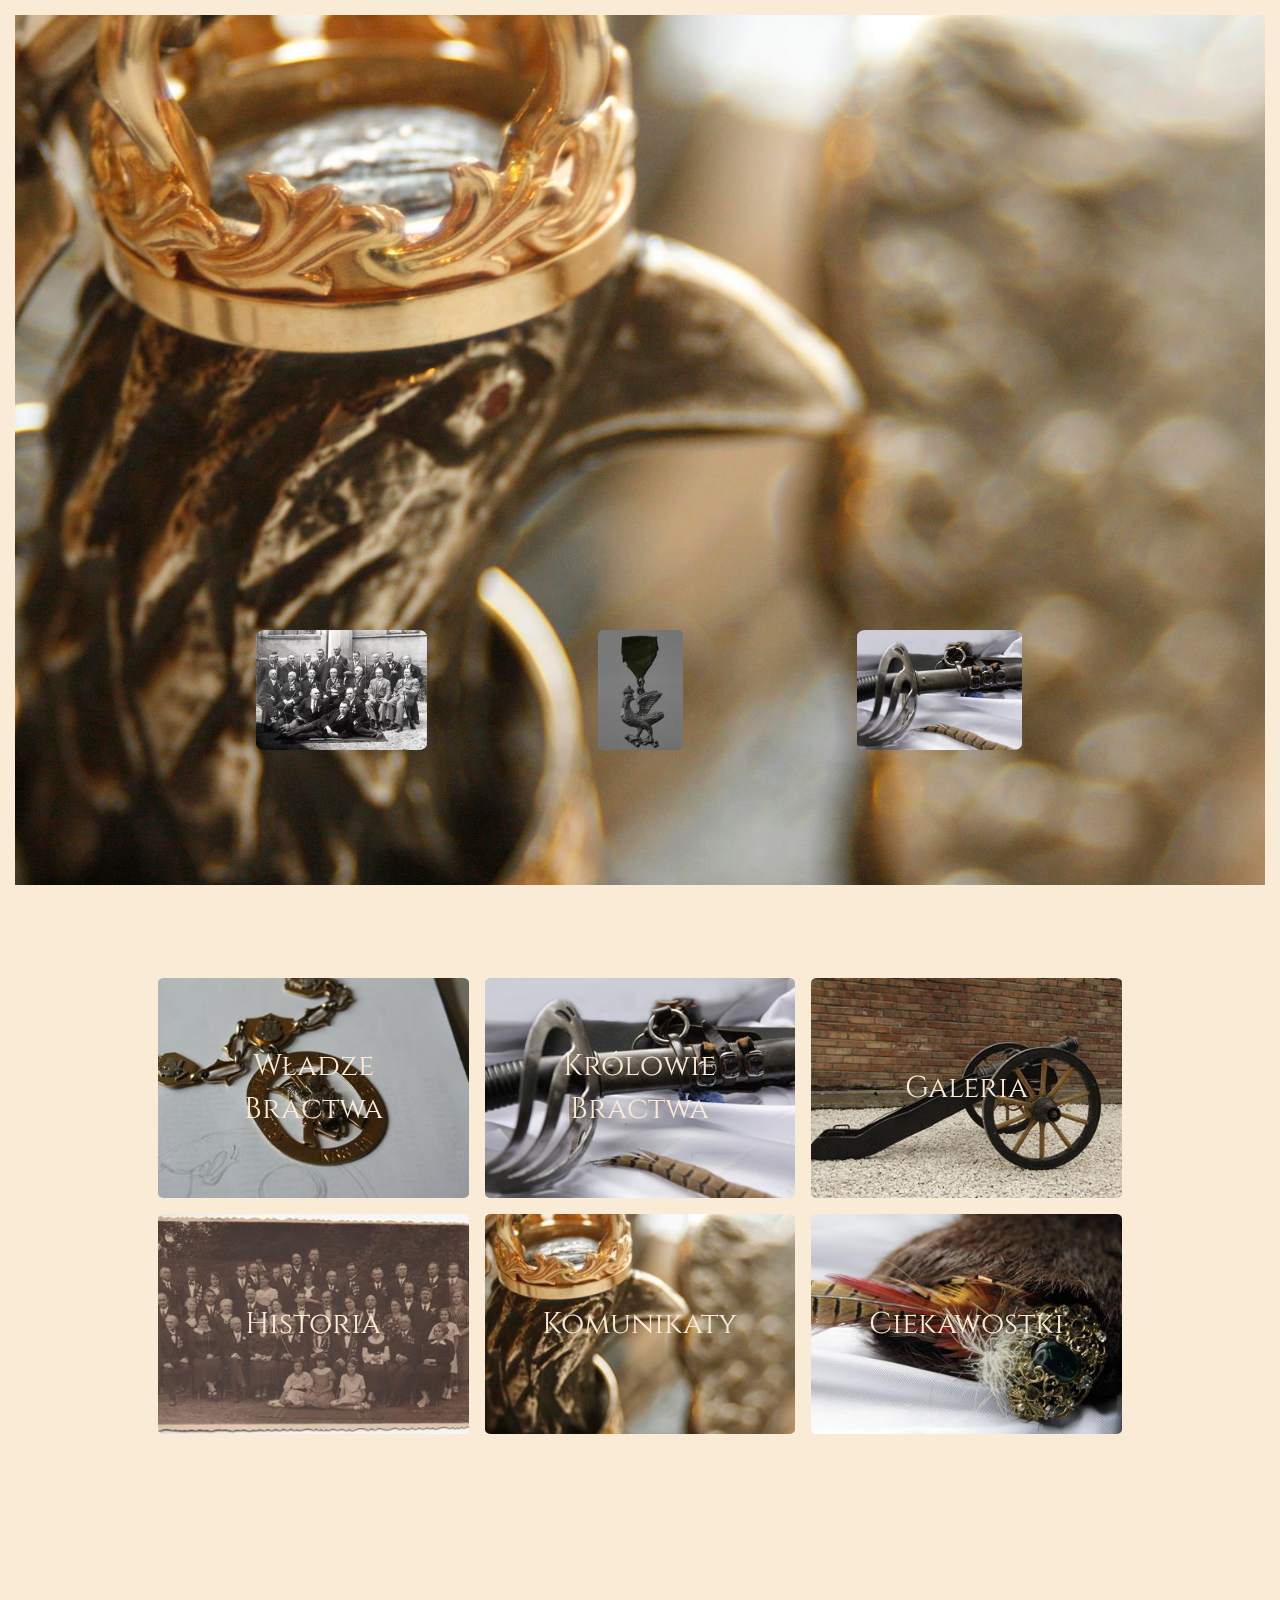
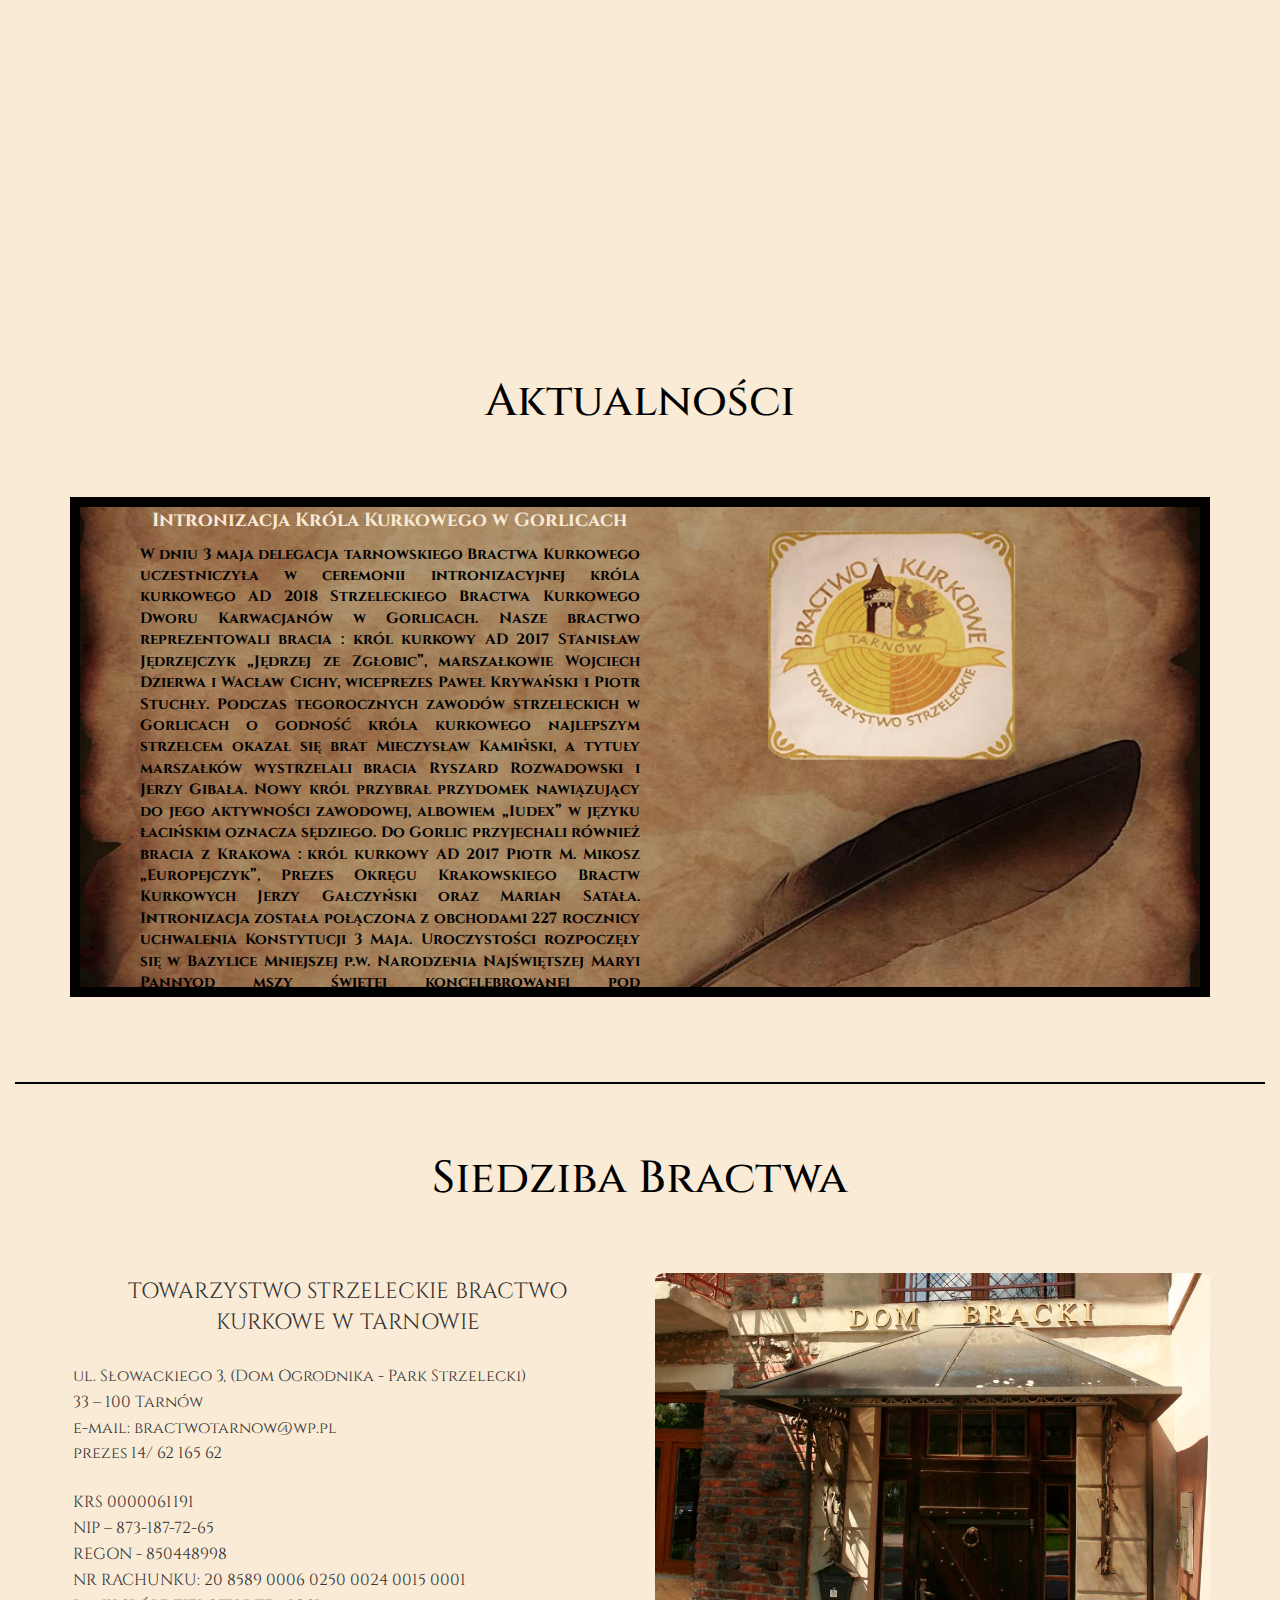
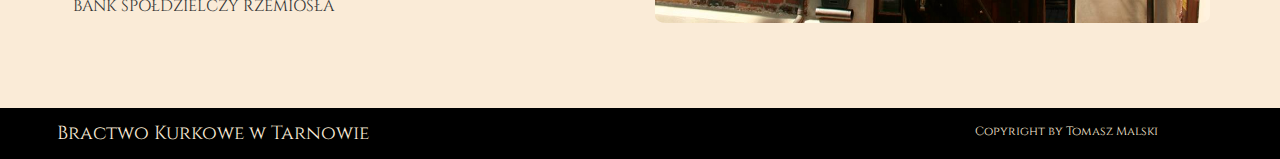
==== index.html @ e4393cb4 "glowa-kur" ====
<!DOCTYPE html>
<html lang="pl">

<head>
    <meta charset="UTF-8">
    <meta name="viewport" content="width=device-width, initial-scale=1.0">
    <title>Bractwo Kurkowe w Tarnowie</title>

    <!-- Bootstrap Stylesheet -->
    <link rel="stylesheet" href="css/bootstrap.min.css">

    <!-- Google Fonts -->
    <link href="https://fonts.googleapis.com/css?family=Cinzel+Decorative|Cinzel:400,700,900&amp;subset=latin-ext" rel="stylesheet">
    
    <!--Slick-->
    <link rel="stylesheet" type="text/css" href="slick/slick.css" />
    
    <!-- Main Stylesheet -->
    <link rel="stylesheet" href="css/style.css">

</head>

<body>
    <!-- Main Header -->
    <header class="header-wrapper">
        <div class="header-menu-container">
           <!-- <div class="logo">
                <img src="./img/logo/logo-kur.png" alt="">
            </div>-->
            <!--  <p class="header"><span class="first-letter">B</span>ractwo <span class="first-letter">K</span>urkowe<br>w <span class="first-letter">T</span>arnowie</p>-->
         <!--   <h1 class="header"><span class="first-letter">B</span>ractwo <span class="first-letter">K</span>urkowe<br>w <span class="first-letter">T</span>arnowie</h1>-->
            <div class="slider-images">
                <div><img src="img/slider/1.jpg" alt=""></div>
                <div><img src="img/slider/1_1.jpg" alt=""></div>
                <div><img src="img/slider/2.jpg" alt=""></div>
                <div><img src="img/slider/3.jpg" alt=""></div>
                <div><img src="img/slider/4.jpg" alt=""></div>
                <div><img src="img/slider/5.jpg" alt=""></div>
                <div><img src="img/slider/6.jpg" alt=""></div>
                <div><img src="img/slider/7.jpg" alt=""></div>
                <div><img src="img/slider/8.jpg" alt=""></div>
                <div><img src="img/slider/9.jpg" alt=""></div>
                <div><img src="img/slider/10.jpg" alt=""></div>
                <div><img src="img/slider/11.jpg" alt=""></div>
            </div>
        </div>
    </header>

    <section class="categories">
        <div class="container-fluid">
            <div class="row categories-row-padding">
                <div class="col-md-4 padding">
                    <div class="category-wrapper">
                        <div class="category-container one">
                            <p class="category-text">Władze Bractwa</p>
                        </div>
                    </div>
                </div>
                <div class="col-md-4 padding">
                    <div class="category-wrapper">
                        <div class="category-container two">
                            <p class="category-text">Królowie Bractwa</p>
                        </div>
                    </div>
                </div>
                <div class="col-md-4 padding">
                    <div class="category-wrapper">
                        <div class="category-container three">
                            <p class="category-text">Galeria</p>
                        </div>

                    </div>
                </div>
                <div class="col-md-4 padding">
                    <div class="category-wrapper">
                        <div class="category-container four">
                            <p class="category-text">Historia</p>
                        </div>

                    </div>
                </div>
                <div class="col-md-4 padding">
                    <div class="category-wrapper">
                        <div class="category-container five">
                            <p class="category-text">Komunikaty</p>
                        </div>

                    </div>
                </div>
                <div class="col-md-4 padding">
                    <div class="wrapper">
                        <div class="category-container six">
                            <p class="category-text">Ciekawostki</p>
                        </div>

                    </div>
                </div>
            </div>
        </div>
    </section>
    <section class="photo">
        <div class="container-fluid">
            <div class="row">
                <div class="col-md-12">
                    <div class="photo-sword">
                    </div>
                </div>
            </div>
        </div>
    </section>
    <section class="news">
        <div class="container">
            <div class="row">
                <div class="col-md-12">
                    <h2 class="news-header">Aktualności</h2>
                </div>
                <div class="col-md-12">
                    <div class="news-background">
                        <div class="col-md-12  news-scroll news-padding">
                            <div class="col-md-6">
                                <p class="news-topic">Intronizacja Króla Kurkowego w Gorlicach</p>
                                <p class="news-content">W dniu 3 maja delegacja tarnowskiego Bractwa Kurkowego uczestniczyła w ceremonii intronizacyjnej króla kurkowego AD 2018 Strzeleckiego Bractwa Kurkowego Dworu Karwacjanów w Gorlicach. Nasze bractwo reprezentowali bracia : król kurkowy AD 2017 Stanisław Jędrzejczyk „Jędrzej ze Zgłobic”, marszałkowie Wojciech Dzierwa i Wacław Cichy, wiceprezes Paweł Krywański i Piotr Stuchły. Podczas tegorocznych zawodów strzeleckich w Gorlicach o godność króla kurkowego najlepszym strzelcem okazał się brat Mieczysław Kamiński, a tytuły marszałków wystrzelali bracia Ryszard Rozwadowski i Jerzy Gibała. Nowy król przybrał przydomek nawiązujący do jego aktywności zawodowej, albowiem „Iudex” w języku łacińskim oznacza sędziego. Do Gorlic przyjechali również bracia z Krakowa : król kurkowy AD 2017 Piotr M. Mikosz „Europejczyk”, Prezes Okręgu Krakowskiego Bractw Kurkowych Jerzy Gałczyński oraz Marian Satała. Intronizacja została połączona z obchodami 227 rocznicy uchwalenia Konstytucji 3 Maja. Uroczystości rozpoczęły się w Bazylice Mniejszej p.w. Narodzenia Najświętszej Maryi Pannyod mszy świętej koncelebrowanej pod przewodnictwem kapelana gorlickiego Bractwa Kurkowego ks. Stanisława Koguta. Następnie na Rynku w Gorlicach, przy pięknej słoneczniej aurze, w obecności tłumnie zgromadzonych Gorliczan, odbyła się intronizacja, połączona z przyjęciem przechodnich insygniów władzy królewskiej przez nowego króla, oraz lasek marszałkowskich przez jego marszałków. Kolejno zgromadzeni przemaszerowali pod tablicę pamiątkową, poświęconą Aleksandrowi hr. Skrzyńskiemu, wmurowaną przy ulicy 3 Maja, na byłym budynku starostwa gorlickiego, w którym pracował u progu swojej wielkiej politycznej kariery, urodzony w pobliskich Zagórzanach, przyszły premier II RP. Po częściach artystycznej i oficjalnej złożono pod tablicą kwiaty i wieńce, po czym barwny korowód braci kurkowych, w asyście Orkiestry Dętej OSP z Dominikowic, przemaszerował malowniczymi uliczkami na miejsce biesiady królewskiej, do położonego w sąsiedztwie Parku Miejskiego oraz rzek Ropy i Sękówki hotelu Margot. W hotelu miała miejsce kontynuacja uroczystości intronizacyjnych. Nowy król kurkowy z marszałkami odebrał gratulacje oraz zwyczajowe upominki od zaproszonych gości. Abdykujący król otrzymał pamiątkowy łańcuch z miniaturą kura, symbol pełnienia godności króla kurkowego, a bracia założyciele zostali udekorowani medalami okolicznościowymi. Po zakończeniu części oficjalnej król i marszałkowie zaprosili na ucztę w iście królewskim stylu.</p>
                            </div>
                        </div>
                    </div>
                </div>
            </div>
        </div>
    </section>
    <div class="section-border">
        <div class="section-border-line"></div>
    </div>
    <section class="contact">
        <div class="container">
            <div class="row">
                <div class="col-md-12">
                    <h3>Siedziba Bractwa</h3>
                </div>
                <div class="col-md-6">
                    <div class="contact-details">
                        <p class="contact-name">TOWARZYSTWO STRZELECKIE BRACTWO KURKOWE W TARNOWIE</p><br>
                        <p>ul. Słowackiego 3, (Dom Ogrodnika - Park Strzelecki)</p>
                        <p>33 – 100 Tarnów </p>
                        <p>e-mail: bractwotarnow@wp.pl</p>
                        <p>prezes 14/ 62 165 62</p><br>
                        <p>KRS 0000061191</p>
                        <p>NIP – 873-187-72-65</p>
                        <p>REGON - 850448998</p>
                        <p>NR RACHUNKU: 20 8589 0006 0250 0024 0015 0001</p>
                        <p>BANK SPÓŁDZIELCZY RZEMIOSŁA</p>
                    </div>
                </div>
                <div class="col-md-6">
                    <div class="residence"></div>
                </div>
            </div>
        </div>
    </section>
    <footer class="content-footer">
        <div class="container-fluid">
            <div class="row footer-row-padding">
                <div class="col-md-4">
                    <p>Bractwo Kurkowe w Tarnowie</p>
                </div>
                <div class="col-md-4 col-md-offset-4">
                    <p class="copyright">Copyright by Tomasz Malski</p>
                </div>
            </div>
        </div>
    </footer>



    <!-- Main Header End -->

    <!-- jQuery Scripts -->
    <script src="js/jquery-3.2.1.min.js"></script>

    <script type="text/javascript" src="slick/slick.min.js"></script>

    <!-- Bootstrap Scripts -->
    <script src="js/bootstrap.min.js"></script>

    <!-- Main Scripts -->
    <script src="js/main.js"></script>
</body>

</html>
---- css/style.css ----
/*General Styles */

* {
    box-sizing: border-box;

}

html,
body {
    height: 100%;
    width: 100%;
    margin: 0;
    padding: 0;
    font-family: 'Cinzel', serif;
}

section {
    padding-top: 70px;
    padding-bottom: 85px;
}

h2, h3 {
    font-size: 50px;
    color: black;
    text-align: center;
    padding-bottom: 70px;
    margin: 0;
}

/*General Styles End */

/*Header Styles*/

.header-wrapper {
    background-color: antiquewhite;
    height: 100%;
    padding: 15px;
    
}

.header-menu-container {
    background-image: url(../img/header-photo/MG_2.jpg);
    background-size: cover;
    background-repeat: no-repeat;
    height: 100%;
}

.logo {
    width: 333px;
    height: 515px;
    position: absolute;
    left: 2%;
    bottom: 40%;
}

.logo > img {
    height: 100%;
}

.header-menu-container > .header {
    position: absolute;
    top: 30%;
    left: 50%;
    transform: translateX(-50%);
    text-align: center;
    font-size: 70px;
    font-family: 'Marcellus SC', serif;
    font-family: 'Belleza', sans-serif;
    font-family: 'Cinzel', serif;
    font-family: 'Cinzel Decorative', cursive;
    color: black;

}

.first-letter {
    color: antiquewhite;
    font-size: 100px;
}

.header-menu-container > .slider-images {
    position: absolute;
    width: 70%;
    top: 70%;
    left: 50%;
    transform: translateX(-50%)
}


.slider-images img {
    height: 200px; 
    margin: auto;
    border-radius: 5%;
}

/*Header Styles End*/

/*Section Categories Style*/

.categories {
    
    /* background-image: url(../img/welcome-background/pexels-photo235985.jpeg);
    background-size: cover;
    background-repeat: no-repeat;*/
    background-color: antiquewhite;
}

.categories-row-padding {
    padding: 0 150px 0 150px;
}

.padding {
    padding: 0;
}

.category-container {
    height: 320px;
    background-repeat: no-repeat;
    background-position: center;
    background-size: cover;
    margin: 8px;
    border-radius: 2%;
    filter: grayscale(0%);
    -webkit-filter: grayscale(0%);
    transition: all 0.5s ease;
}


.category-container:hover {
     filter: grayscale(100%);
    -webkit-filter: grayscale(100%);

}


.category-container.one {
    background-image: url(../img/categories/wladze.jpg); 
}

.category-container.two {
    background-image: url(../img/categories/krolowie.jpg);
}

.category-container.three {
    background-image: url(../img/categories/galeria.jpg);
}

.category-container.four {
    background-image: url(../img/categories/historia.jpg);
}

.category-container.five {
    background-image: url(../img/categories/komunikaty.jpg);
}

.category-container.six {
    background-image: url(../img/categories/ciekawostki.jpg);
}


.category-text {
    display: block;
    position: absolute;
    top: 50%;
    left: 50%;
    transform: translate(-50%,-50%);
    font-size: 30px;
    color: antiquewhite;
    text-align: center;
}
/*Section Categories Style End*/
/*Section Photo Style*/
.photo {
    background-color: antiquewhite;
    padding: 0;
}

.photo-sword {
    background-image: url(../img/photo/miecz.jpg);
    background-position: center;
    background-size: cover;
    background-repeat: no-repeat;
    background-attachment: fixed;
    height: 600px;
}




/*Section Photo Style End*/
/*Section News Style*/
.news {
    background-color: antiquewhite;
}

.news-background{
    height: 600px;
    width: 100%;
    background-image:url(../img/news/vintage_2.png);
    background-size: cover;
    background-repeat: no-repeat;
    background-position: center;
    margin: auto;
    border: 10px solid black;
    position: relative;
}

.news-scroll {
    overflow-y: scroll;
    height: 100%;
}

.news-text {
    position: absolute;
    height: 100%;
}
.news-padding {
    padding-left: 4%;
}

.news-topic {
    font-size: 23px;
    font-weight: 700;
    color: antiquewhite;
    text-align: center;
}

.news-content {
    text-align: justify;
    font-size: 18px;
    font-weight: 700;
    color: black;
}

/*Section News Style End*/

/*Section contact*/
.section-border {
    height: 2px;
    background-color: antiquewhite;
}

.section-border-line {
    height: 2px;
    background-color: black;
    margin: 0 15px 0 15px;
}

.contact {
    background-color: antiquewhite;
}

.residence {
    background-image: url(../img/residence/siedziba.jpg);
    background-size: cover;
    background-repeat: no-repeat;
    background-position: 0% 85%;
    height: 500px;
    border-radius: 2%;
    
}
.contact-details .contact-name {
    font-size: 27px;
    text-align: center;
}

.contact-details p{
    font-size: 20px;
    text-align: left;
    margin: 5px;
}

/*Footer Styles*/
.content-footer {
    background-color: black;
    text-align: center;
}

.footer-row-padding {
  padding: 15px 0 15px 0;
}

.content-footer p {
    font-size: 21px;
    color: antiquewhite;
    margin: 0;
    
}

.content-footer .copyright {
    font-size: 15px;
    padding-top: 5px;
}

/*Footer Styles End*/

/*Responsive*/
/* Large Devices, Wide Screens */

@media only screen and (max-width: 1600px) {

    #main-nav a {
        font-size: 21px;
    }

    .logo {
        height: 405px;
    }

    .header-menu-container > .header {
        font-size: 56px;
    }

    .first-letter {
        font-size: 90px;
    }

    .slider-images img {
        height: 150px;
    }

    .category-container {
        height: 260px;
    }

}

@media only screen and (max-width: 1366px) {

    h2,
    h3 {
        font-size: 45px;
    }

    #main-nav a {
        font-size: 17px;
    }

    .logo {
        height: 338px;
        width: 200px;
        left: 1%;
    }

    .header-menu-container > .header {
        font-size: 45px;
    }

    .first-letter {
        font-size: 80px;
    }

    .slider-images img {
        height: 120px;
    }

    .category-container {
        height: 220px;
    }

    .photo-sword {
        height: 380px;
    }

    .news-background {
        height: 500px;
    }

    .news-topic {
        font-size: 19px;
    }

    .news-content {
        font-size: 15px;
    }

    .residence {
        height: 350px;
        background-position: 0% 65%;
    }

    .contact-details .contact-name {
        font-size: 22px;

    }

    .contact-details p {
        font-size: 16px;
        margin: 3px;
    }
    
    
    .footer-row-padding {
        padding: 12px 0 12px 0;
    }
    
    .content-footer p {
        font-size: 19px;
        color: antiquewhite;
        margin: 0;
    }

    .content-footer .copyright {
        font-size: 12px;
        padding-top: 3px;
    }

}


@media only screen and (max-width: 1024px) {
    
    h2,
    h3 {
        font-size: 40px;
    }

    #main-nav a {
        font-size: 12px;
    }
    
    .navbar-default {
    top: 7%;
        }

    .logo {
        height: 320px;
    }

    .header-menu-container > .header {
        font-size: 40px;
    }

    .first-letter {
        font-size: 65px;
    }

    .slider-images img {
        height: 100px;
    }
    
    .categories-row-padding{
        padding: 0 60px 0 60px;
    }
    
    .category-container {
        height: 200px;
    }

    .photo-sword {
        height: 300px;
    }

    .news-background {
        height: 450px;
    }

    .news-topic {
        font-size: 17px;
    }

    .news-content {
        font-size: 14px;
    }

    .residence {
        height: 350px;
        background-position: 0% 65%;
    }

    .contact-details .contact-name {
        font-size: 22px;
    }

    .contact-details p {
        font-size: 16px;
        margin: 3px;
    }
    
    .footer-row-padding {
        padding: 12px 0 12px 0;
    }
    
    .content-footer p {
        font-size: 16px;
        color: antiquewhite;
        margin: 0;
    }

    .content-footer .copyright {
        font-size: 10px;
        padding-top: 3px;
    }
}



/* Medium Devices, Desktops */

@media only screen and (max-width: 992px) {}

/* Small Devices, Tablets */

@media (min-width: 768px) {
    .navbar-nav {
        float: none!important;
    }
}

@media only screen and (max-width: 768px) {}

/* Extra Small Devices, Phones */

@media only screen and (max-width: 480px) {}

/* Custom, iPhone Retina */

@media only screen and (max-width: 320px) {}


/*Responsive End*/
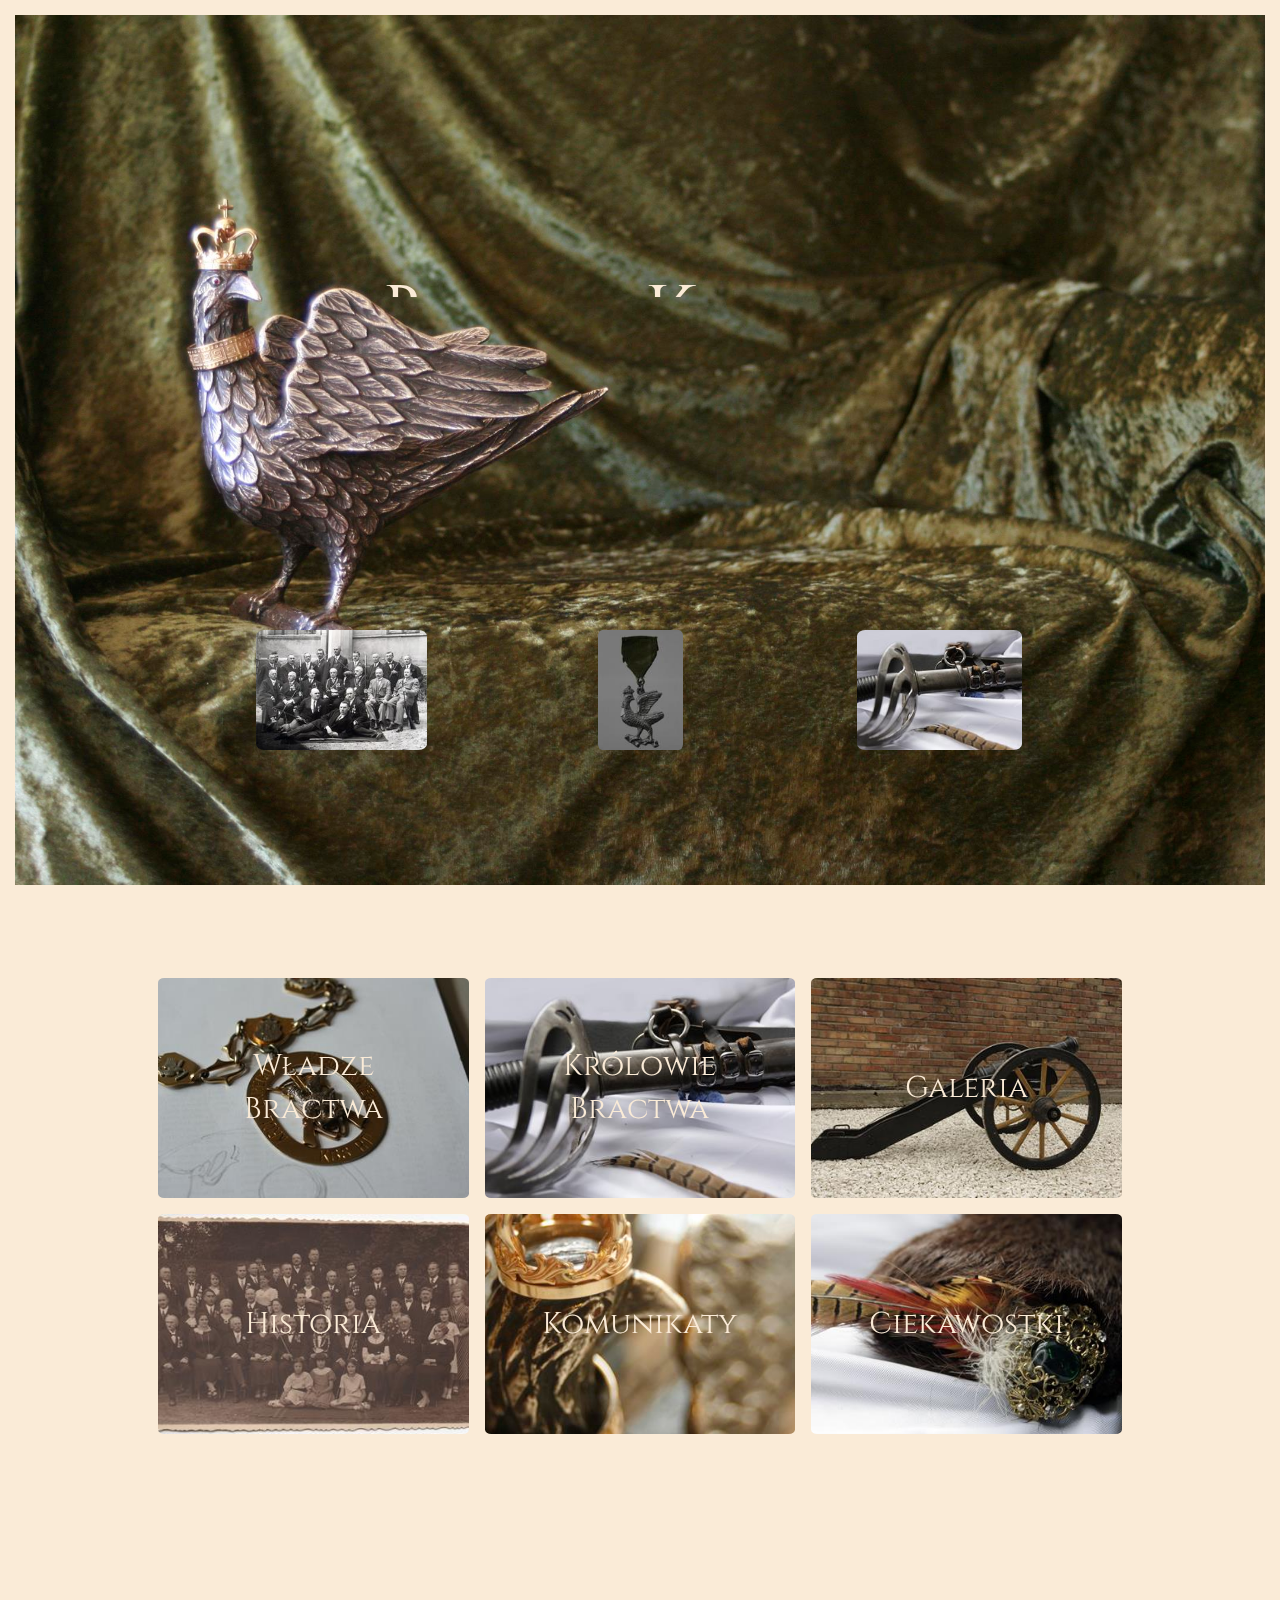
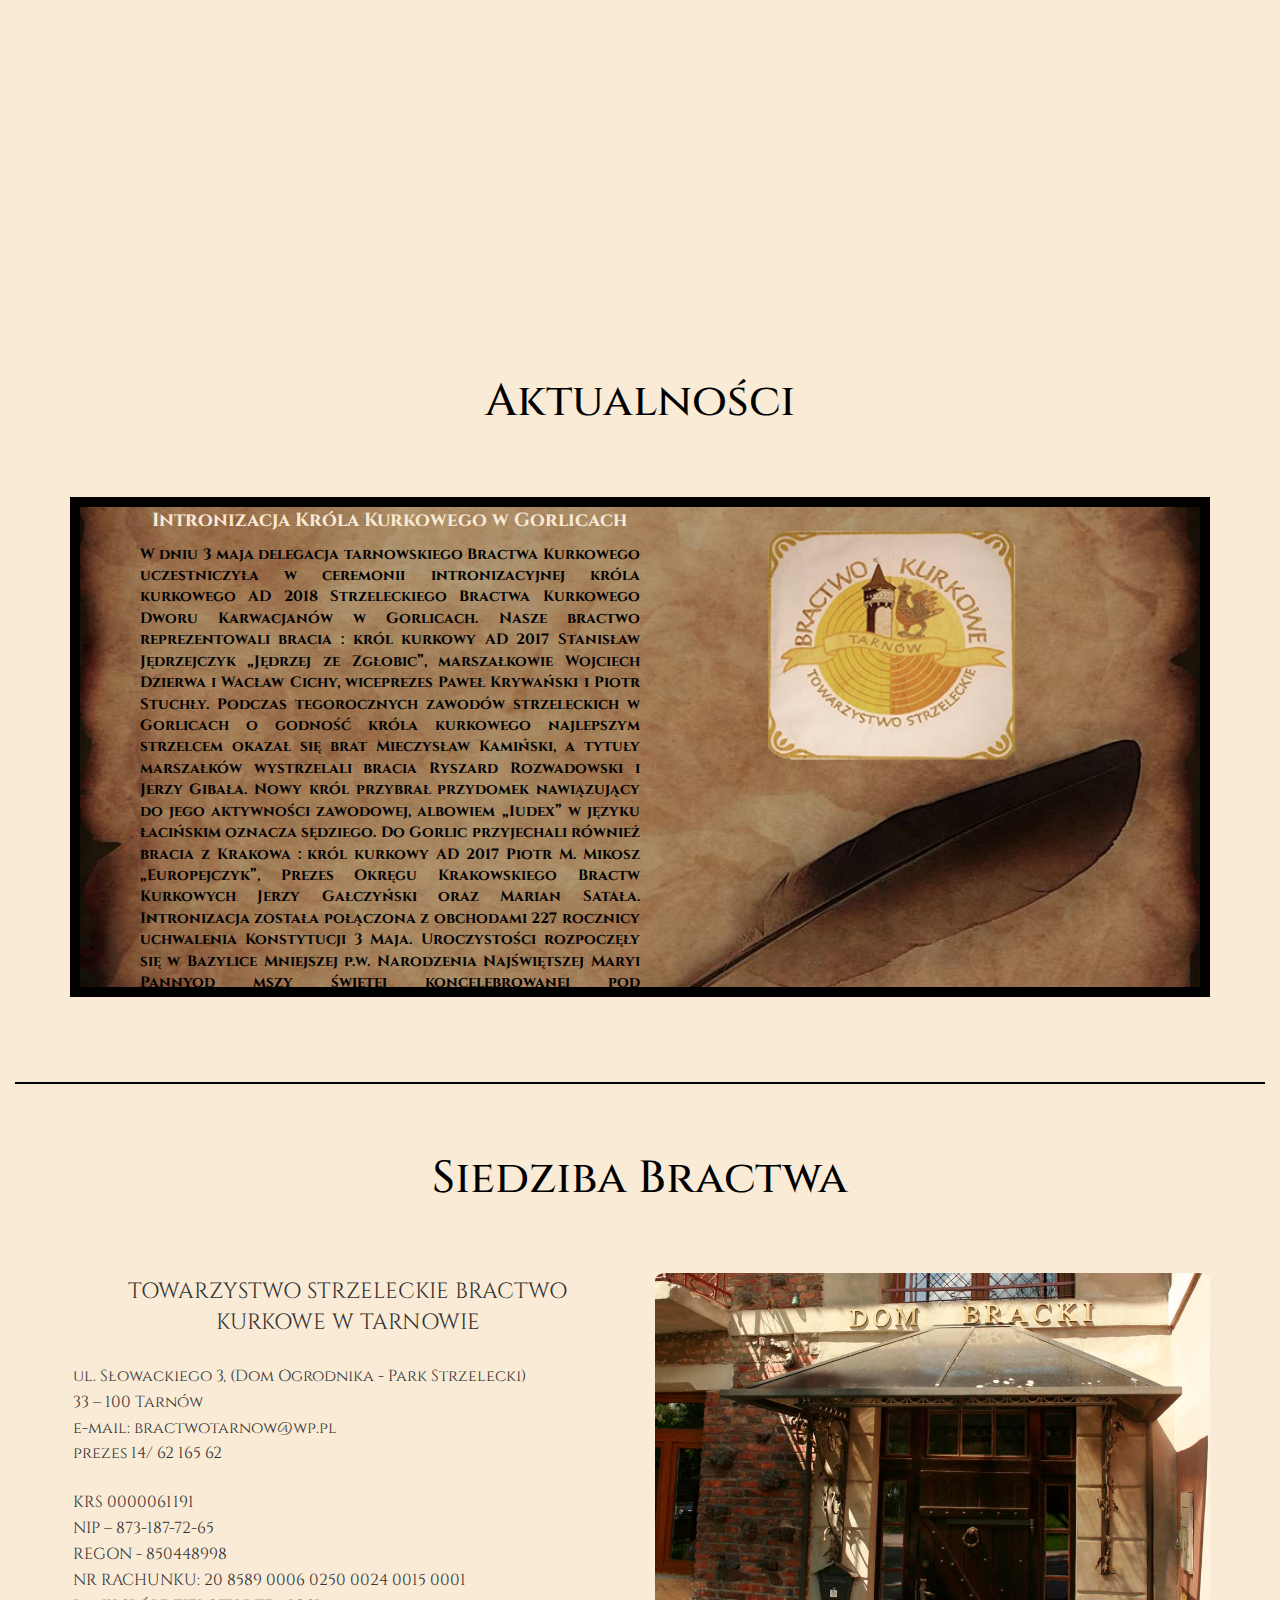
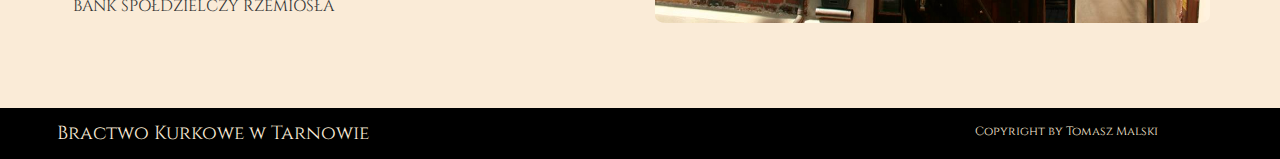
==== commit d378c122: "tlo-ciemniejsze" ====
--- a/index.html
+++ b/index.html
@@ -11,10 +11,10 @@
 
     <!-- Google Fonts -->
     <link href="https://fonts.googleapis.com/css?family=Cinzel+Decorative|Cinzel:400,700,900&amp;subset=latin-ext" rel="stylesheet">
-    
+
     <!--Slick-->
     <link rel="stylesheet" type="text/css" href="slick/slick.css" />
-    
+
     <!-- Main Stylesheet -->
     <link rel="stylesheet" href="css/style.css">
 
@@ -24,11 +24,7 @@
     <!-- Main Header -->
     <header class="header-wrapper">
         <div class="header-menu-container">
-           <!-- <div class="logo">
-                <img src="./img/logo/logo-kur.png" alt="">
-            </div>-->
-            <!--  <p class="header"><span class="first-letter">B</span>ractwo <span class="first-letter">K</span>urkowe<br>w <span class="first-letter">T</span>arnowie</p>-->
-         <!--   <h1 class="header"><span class="first-letter">B</span>ractwo <span class="first-letter">K</span>urkowe<br>w <span class="first-letter">T</span>arnowie</h1>-->
+            <h1 class="header"><span class="first-letter">B</span>ractwo <span class="first-letter">K</span>urkowe<br>w <span class="first-letter">T</span>arnowie</h1>
             <div class="slider-images">
                 <div><img src="img/slider/1.jpg" alt=""></div>
                 <div><img src="img/slider/1_1.jpg" alt=""></div>
--- a/css/style.css
+++ b/css/style.css
@@ -19,7 +19,8 @@
     padding-bottom: 85px;
 }
 
-h2, h3 {
+h2,
+h3 {
     font-size: 50px;
     color: black;
     text-align: center;
@@ -35,27 +36,17 @@
     background-color: antiquewhite;
     height: 100%;
     padding: 15px;
-    
+
 }
 
 .header-menu-container {
-    background-image: url(../img/header-photo/MG_2.jpg);
+    background-image: url(../img/header-photo/kur.jpg);
     background-size: cover;
     background-repeat: no-repeat;
     height: 100%;
-}
-
-.logo {
-    width: 333px;
-    height: 515px;
-    position: absolute;
-    left: 2%;
-    bottom: 40%;
-}
-
-.logo > img {
-    height: 100%;
-}
+    background-position: 0% 75%;
+}
+
 
 .header-menu-container > .header {
     position: absolute;
@@ -68,7 +59,7 @@
     font-family: 'Belleza', sans-serif;
     font-family: 'Cinzel', serif;
     font-family: 'Cinzel Decorative', cursive;
-    color: black;
+    color: antiquewhite;
 
 }
 
@@ -87,7 +78,7 @@
 
 
 .slider-images img {
-    height: 200px; 
+    height: 200px;
     margin: auto;
     border-radius: 5%;
 }
@@ -97,7 +88,7 @@
 /*Section Categories Style*/
 
 .categories {
-    
+
     /* background-image: url(../img/welcome-background/pexels-photo235985.jpeg);
     background-size: cover;
     background-repeat: no-repeat;*/
@@ -126,14 +117,14 @@
 
 
 .category-container:hover {
-     filter: grayscale(100%);
+    filter: grayscale(100%);
     -webkit-filter: grayscale(100%);
 
 }
 
 
 .category-container.one {
-    background-image: url(../img/categories/wladze.jpg); 
+    background-image: url(../img/categories/wladze.jpg);
 }
 
 .category-container.two {
@@ -162,13 +153,16 @@
     position: absolute;
     top: 50%;
     left: 50%;
-    transform: translate(-50%,-50%);
+    transform: translate(-50%, -50%);
     font-size: 30px;
     color: antiquewhite;
     text-align: center;
 }
+
 /*Section Categories Style End*/
+
 /*Section Photo Style*/
+
 .photo {
     background-color: antiquewhite;
     padding: 0;
@@ -187,15 +181,17 @@
 
 
 /*Section Photo Style End*/
+
 /*Section News Style*/
+
 .news {
     background-color: antiquewhite;
 }
 
-.news-background{
+.news-background {
     height: 600px;
     width: 100%;
-    background-image:url(../img/news/vintage_2.png);
+    background-image: url(../img/news/vintage_2.png);
     background-size: cover;
     background-repeat: no-repeat;
     background-position: center;
@@ -213,6 +209,7 @@
     position: absolute;
     height: 100%;
 }
+
 .news-padding {
     padding-left: 4%;
 }
@@ -234,6 +231,7 @@
 /*Section News Style End*/
 
 /*Section contact*/
+
 .section-border {
     height: 2px;
     background-color: antiquewhite;
@@ -256,34 +254,36 @@
     background-position: 0% 85%;
     height: 500px;
     border-radius: 2%;
-    
-}
+
+}
+
 .contact-details .contact-name {
     font-size: 27px;
     text-align: center;
 }
 
-.contact-details p{
+.contact-details p {
     font-size: 20px;
     text-align: left;
     margin: 5px;
 }
 
 /*Footer Styles*/
+
 .content-footer {
     background-color: black;
     text-align: center;
 }
 
 .footer-row-padding {
-  padding: 15px 0 15px 0;
+    padding: 15px 0 15px 0;
 }
 
 .content-footer p {
     font-size: 21px;
     color: antiquewhite;
     margin: 0;
-    
+
 }
 
 .content-footer .copyright {
@@ -294,6 +294,7 @@
 /*Footer Styles End*/
 
 /*Responsive*/
+
 /* Large Devices, Wide Screens */
 
 @media only screen and (max-width: 1600px) {
@@ -308,6 +309,9 @@
 
     .header-menu-container > .header {
         font-size: 56px;
+    }
+    .header-menu-container {
+        background-position: 0% 70%;
     }
 
     .first-letter {
@@ -341,6 +345,10 @@
         left: 1%;
     }
 
+    .header-menu-container {
+        background-position: 0% 65%;
+    }
+
     .header-menu-container > .header {
         font-size: 45px;
     }
@@ -387,12 +395,12 @@
         font-size: 16px;
         margin: 3px;
     }
-    
-    
+
+
     .footer-row-padding {
         padding: 12px 0 12px 0;
     }
-    
+
     .content-footer p {
         font-size: 19px;
         color: antiquewhite;
@@ -408,7 +416,7 @@
 
 
 @media only screen and (max-width: 1024px) {
-    
+
     h2,
     h3 {
         font-size: 40px;
@@ -417,14 +425,18 @@
     #main-nav a {
         font-size: 12px;
     }
-    
+
     .navbar-default {
-    top: 7%;
-        }
+        top: 7%;
+    }
 
     .logo {
         height: 320px;
     }
+    
+    .header-menu-container {
+    background-position: 0% 100%;
+}
 
     .header-menu-container > .header {
         font-size: 40px;
@@ -437,11 +449,11 @@
     .slider-images img {
         height: 100px;
     }
-    
-    .categories-row-padding{
+
+    .categories-row-padding {
         padding: 0 60px 0 60px;
     }
-    
+
     .category-container {
         height: 200px;
     }
@@ -475,11 +487,11 @@
         font-size: 16px;
         margin: 3px;
     }
-    
+
     .footer-row-padding {
         padding: 12px 0 12px 0;
     }
-    
+
     .content-footer p {
         font-size: 16px;
         color: antiquewhite;
@@ -518,22 +530,3 @@
 
 
 /*Responsive End*/
-
-
-
-
-
-
-
-
-
-
-
-
-
-
-
-
-
-
-
